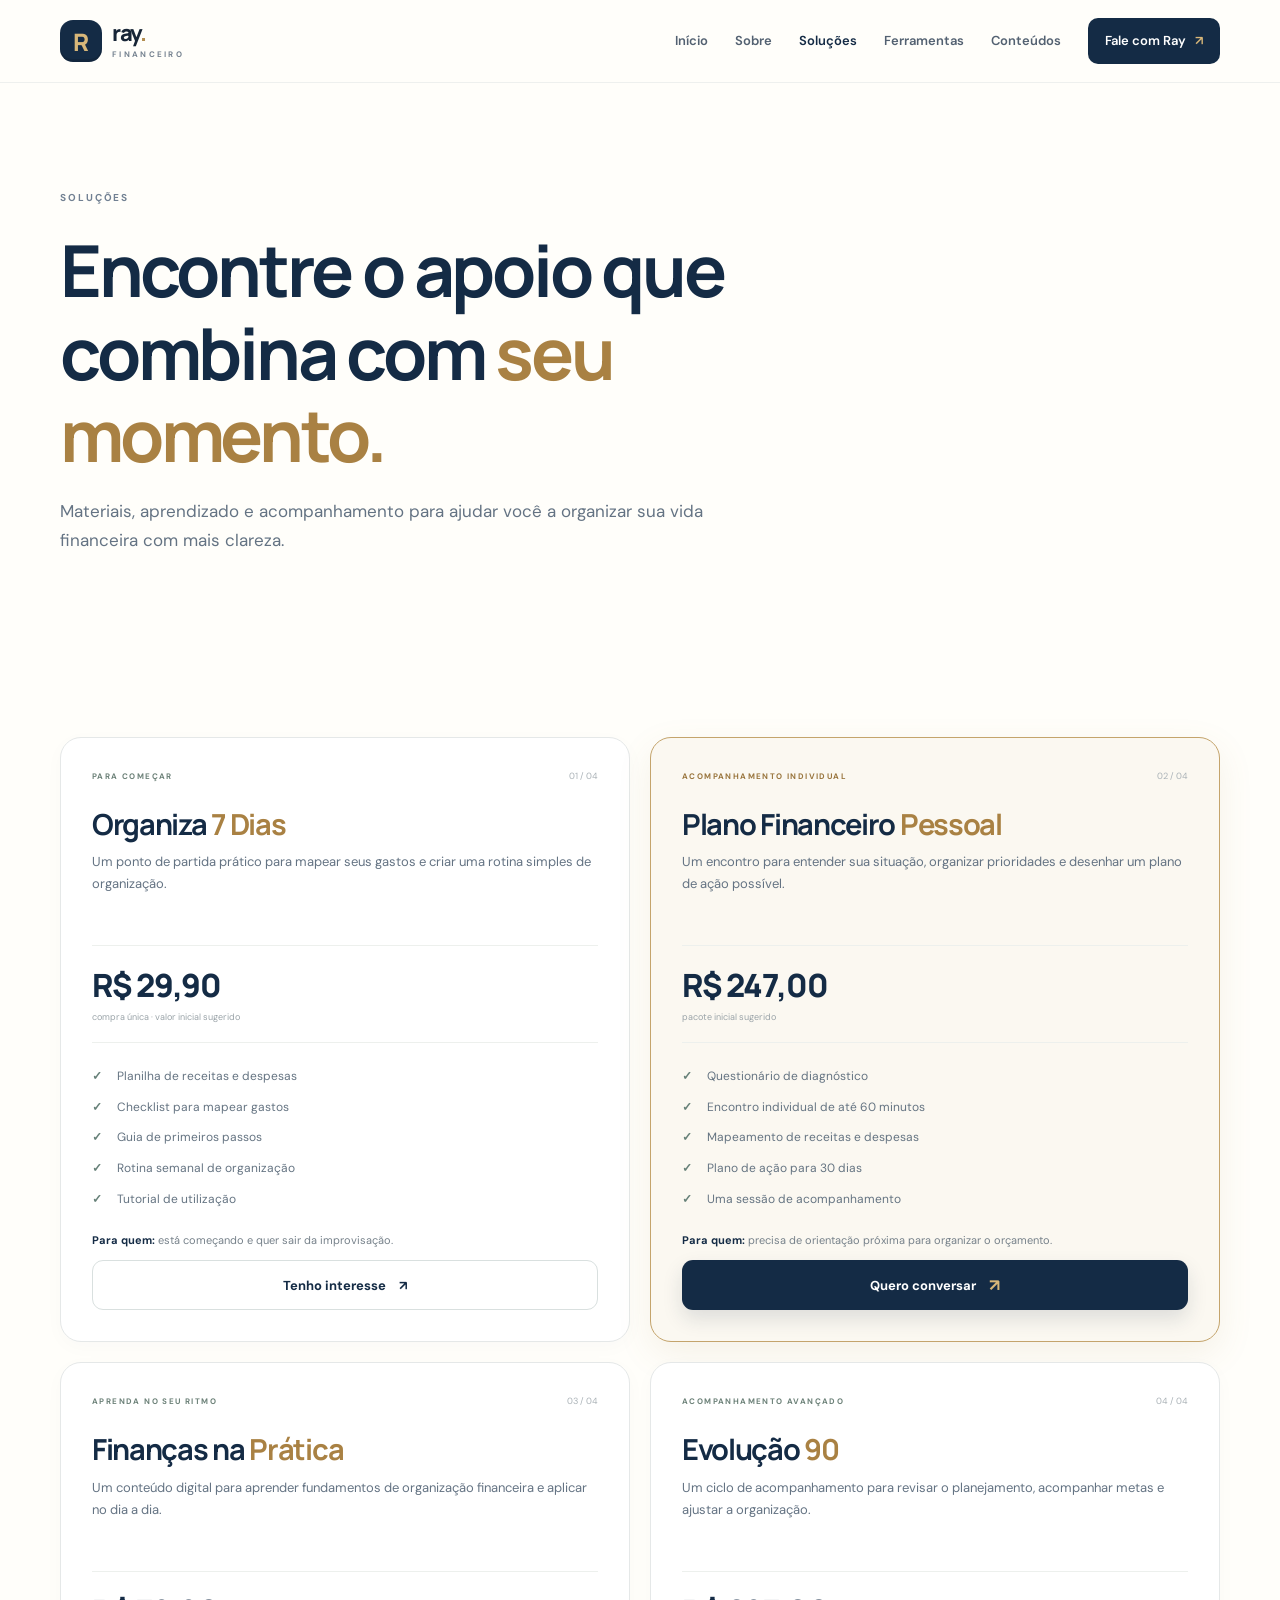
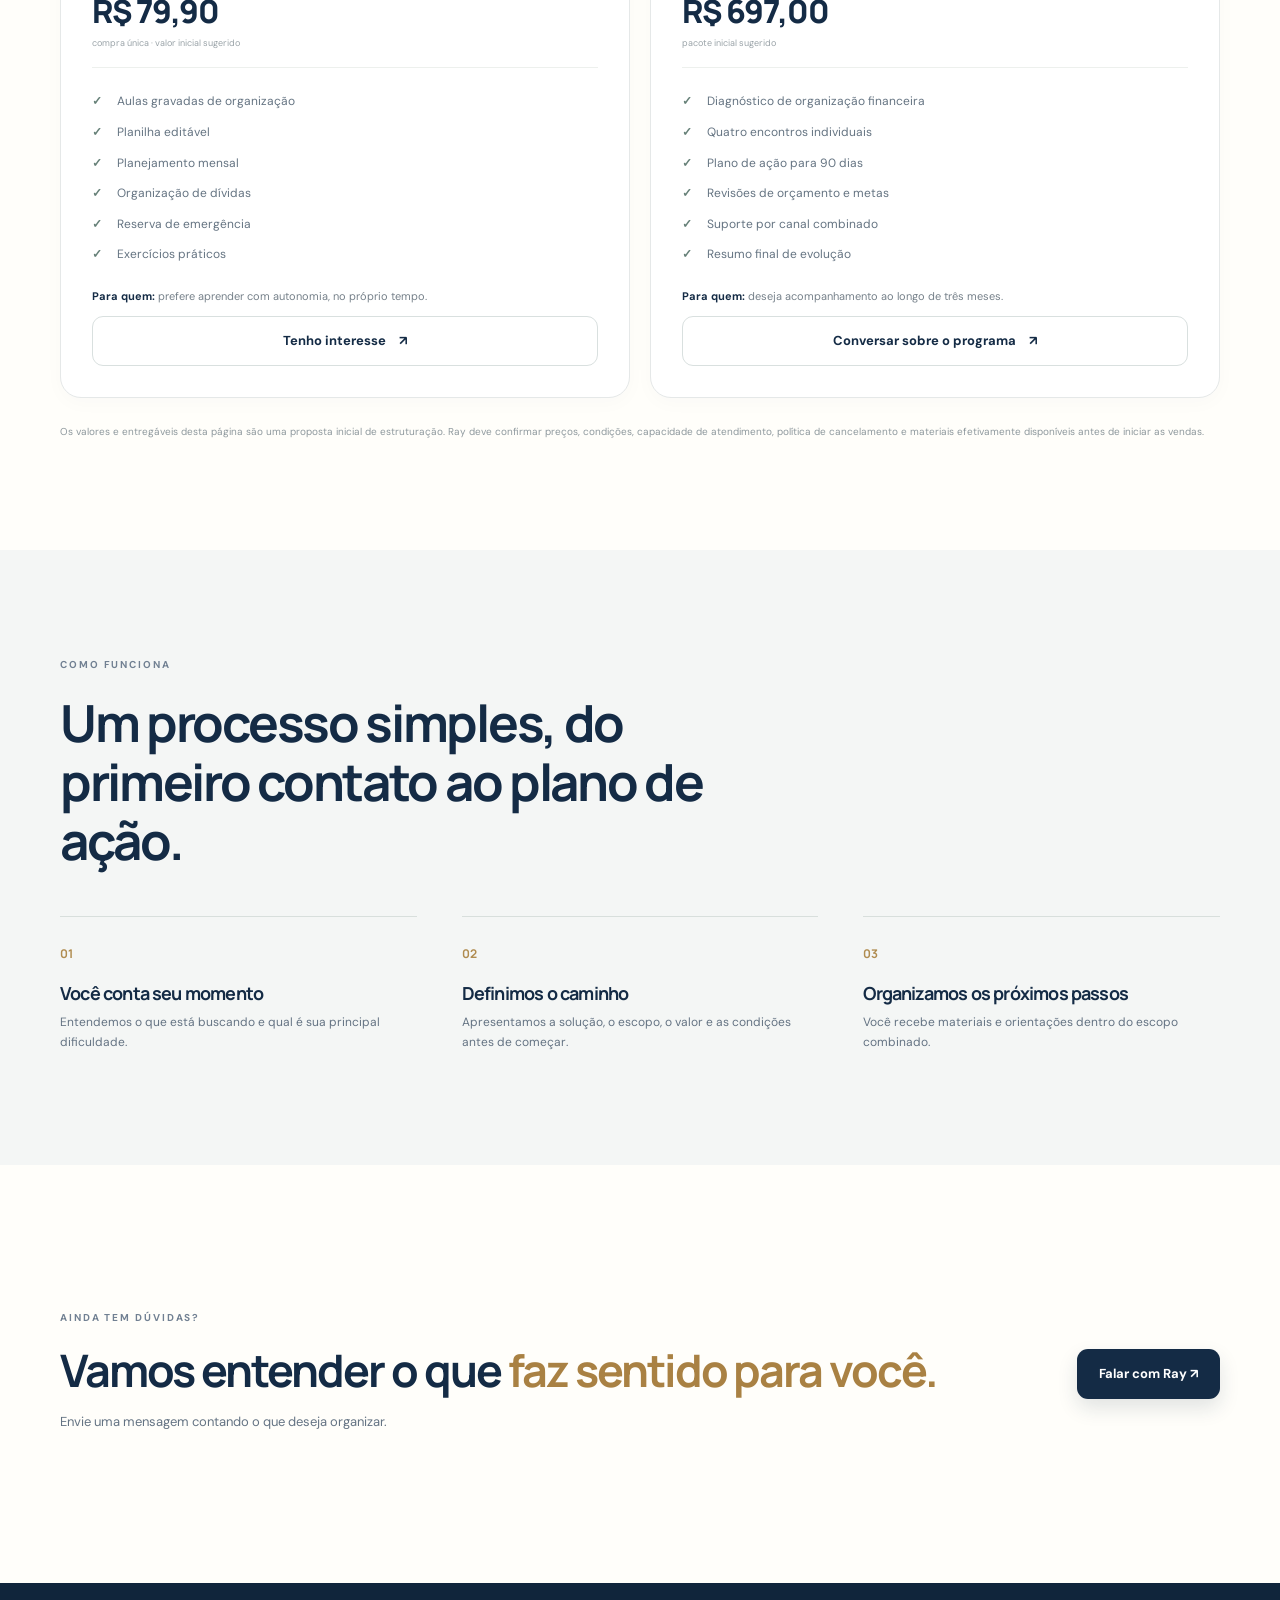
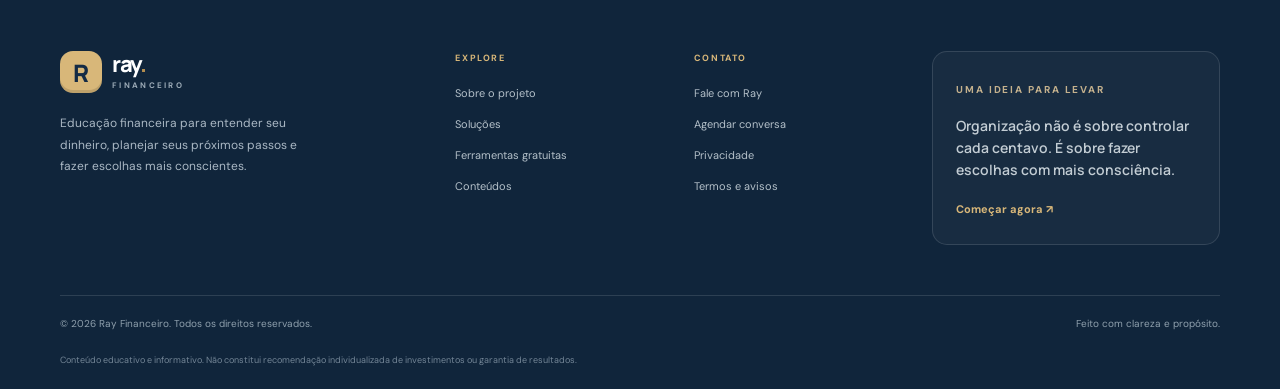
==== solucoes.html @ 615bf88d "Build Ray Financeiro website and launch strategy" ====
<!doctype html>
<html lang="pt-BR"><head><meta charset="utf-8"><meta name="viewport" content="width=device-width, initial-scale=1"><meta name="theme-color" content="#142b45"><meta name="description" content="Conheça os materiais, cursos e acompanhamentos de organização financeira do Ray Financeiro."><title>Soluções — Ray Financeiro</title><link rel="icon" href="assets/img/favicon.svg" type="image/svg+xml"><link rel="preconnect" href="https://fonts.googleapis.com"><link rel="preconnect" href="https://fonts.gstatic.com" crossorigin><link href="https://fonts.googleapis.com/css2?family=DM+Sans:wght@400;500;600;700&family=Manrope:wght@400;500;600;700;800&display=swap" rel="stylesheet"><link rel="stylesheet" href="assets/css/styles.css"><script defer src="assets/js/config.js"></script><script defer src="assets/js/main.js"></script></head>
<body><a class="skip-link" href="#conteudo">Pular para o conteúdo</a><div id="site-header"></div><main id="conteudo">
<section class="page-hero section-shell"><span class="eyebrow">SOLUÇÕES</span><h1>Encontre o apoio que combina com <span>seu momento.</span></h1><p>Materiais, aprendizado e acompanhamento para ajudar você a organizar sua vida financeira com mais clareza.</p></section>
<section class="section section-shell"><div class="offer-grid">
<article class="offer-card" id="organiza"><div class="offer-top"><span class="offer-tag">PARA COMEÇAR</span><span class="offer-index">01 / 04</span></div><h2>Organiza <span>7 Dias</span></h2><p class="offer-description">Um ponto de partida prático para mapear seus gastos e criar uma rotina simples de organização.</p><div class="price"><strong>R$ 29,90</strong><small>compra única · valor inicial sugerido</small></div><ul class="check-list"><li>Planilha de receitas e despesas</li><li>Checklist para mapear gastos</li><li>Guia de primeiros passos</li><li>Rotina semanal de organização</li><li>Tutorial de utilização</li></ul><p class="offer-for"><b>Para quem:</b> está começando e quer sair da improvisação.</p><a class="button button-outline button-full" href="contato.html#formulario" data-product="Organiza 7 Dias">Tenho interesse <span>↗</span></a></article>
<article class="offer-card offer-featured" id="plano"><div class="offer-top"><span class="offer-tag offer-tag-gold">ACOMPANHAMENTO INDIVIDUAL</span><span class="offer-index">02 / 04</span></div><h2>Plano Financeiro <span>Pessoal</span></h2><p class="offer-description">Um encontro para entender sua situação, organizar prioridades e desenhar um plano de ação possível.</p><div class="price"><strong>R$ 247,00</strong><small>pacote inicial sugerido</small></div><ul class="check-list"><li>Questionário de diagnóstico</li><li>Encontro individual de até 60 minutos</li><li>Mapeamento de receitas e despesas</li><li>Plano de ação para 30 dias</li><li>Uma sessão de acompanhamento</li></ul><p class="offer-for"><b>Para quem:</b> precisa de orientação próxima para organizar o orçamento.</p><a class="button button-primary button-full" href="contato.html#formulario" data-product="Plano Financeiro Pessoal">Quero conversar <span>↗</span></a></article>
<article class="offer-card" id="pratica"><div class="offer-top"><span class="offer-tag">APRENDA NO SEU RITMO</span><span class="offer-index">03 / 04</span></div><h2>Finanças na <span>Prática</span></h2><p class="offer-description">Um conteúdo digital para aprender fundamentos de organização financeira e aplicar no dia a dia.</p><div class="price"><strong>R$ 79,90</strong><small>compra única · valor inicial sugerido</small></div><ul class="check-list"><li>Aulas gravadas de organização</li><li>Planilha editável</li><li>Planejamento mensal</li><li>Organização de dívidas</li><li>Reserva de emergência</li><li>Exercícios práticos</li></ul><p class="offer-for"><b>Para quem:</b> prefere aprender com autonomia, no próprio tempo.</p><a class="button button-outline button-full" href="contato.html#formulario" data-product="Finanças na Prática">Tenho interesse <span>↗</span></a></article>
<article class="offer-card" id="evolucao"><div class="offer-top"><span class="offer-tag">ACOMPANHAMENTO AVANÇADO</span><span class="offer-index">04 / 04</span></div><h2>Evolução <span>90</span></h2><p class="offer-description">Um ciclo de acompanhamento para revisar o planejamento, acompanhar metas e ajustar a organização.</p><div class="price"><strong>R$ 697,00</strong><small>pacote inicial sugerido</small></div><ul class="check-list"><li>Diagnóstico de organização financeira</li><li>Quatro encontros individuais</li><li>Plano de ação para 90 dias</li><li>Revisões de orçamento e metas</li><li>Suporte por canal combinado</li><li>Resumo final de evolução</li></ul><p class="offer-for"><b>Para quem:</b> deseja acompanhamento ao longo de três meses.</p><a class="button button-outline button-full" href="contato.html#formulario" data-product="Evolução 90">Conversar sobre o programa <span>↗</span></a></article>
</div><p class="pricing-note">Os valores e entregáveis desta página são uma proposta inicial de estruturação. Ray deve confirmar preços, condições, capacidade de atendimento, política de cancelamento e materiais efetivamente disponíveis antes de iniciar as vendas.</p></section>
<section class="section section-muted"><div class="section-shell"><div class="section-heading"><span class="eyebrow">COMO FUNCIONA</span><h2>Um processo simples, do primeiro contato ao plano de ação.</h2></div><div class="steps-grid"><div><b>01</b><h3>Você conta seu momento</h3><p>Entendemos o que está buscando e qual é sua principal dificuldade.</p></div><div><b>02</b><h3>Definimos o caminho</h3><p>Apresentamos a solução, o escopo, o valor e as condições antes de começar.</p></div><div><b>03</b><h3>Organizamos os próximos passos</h3><p>Você recebe materiais e orientações dentro do escopo combinado.</p></div></div></div></section>
<section class="section section-shell"><div class="closing-banner"><div><span class="eyebrow">AINDA TEM DÚVIDAS?</span><h2>Vamos entender o que <span>faz sentido para você.</span></h2><p>Envie uma mensagem contando o que deseja organizar.</p></div><a class="button button-primary" href="contato.html#formulario">Falar com Ray ↗</a></div></section>
</main><div id="site-footer"></div></body></html>
---- assets/css/styles.css ----
:root{--navy:#142b45;--navy-2:#203d5b;--gold:#d8b779;--cream:#f6f1e8;--green:#668078;--ink:#172536;--muted:#647383;--line:#e5e8e8;--paper:#fffefa;--mist:#f4f6f5;--danger:#a84f49;--shadow:0 20px 55px rgba(20,43,69,.09);--radius:22px}*{box-sizing:border-box}html{scroll-behavior:smooth}body{margin:0;background:var(--paper);color:var(--ink);font-family:"DM Sans",Arial,sans-serif;font-size:16px;line-height:1.65;-webkit-font-smoothing:antialiased}body.menu-open{overflow:hidden}a{color:inherit;text-decoration:none}button,input,select,textarea{font:inherit}button,a{-webkit-tap-highlight-color:transparent}img{max-width:100%}h1,h2,h3,strong,.brand-name{font-family:"Manrope",Arial,sans-serif}h1,h2,h3,p{margin-top:0}h1,h2,h3{letter-spacing:-.045em;line-height:1.15}h1{font-size:clamp(2.65rem,6vw,5.4rem);font-weight:700}h2{font-size:clamp(2rem,4vw,3.4rem);font-weight:700}h3{font-size:1.3rem;font-weight:700}p{color:var(--muted)}.section-shell{width:min(1160px,calc(100% - 48px));margin-inline:auto}.section{padding-block:100px}.section-muted{background:var(--mist)}.skip-link{position:absolute;top:-80px;left:20px;background:#fff;color:var(--navy);padding:12px 18px;z-index:1000;border-radius:8px}.skip-link:focus{top:16px}.site-header{position:sticky;top:0;z-index:50;background:rgba(255,254,250,.92);backdrop-filter:blur(18px);border-bottom:1px solid rgba(20,43,69,.07)}.nav-shell{height:82px;display:flex;align-items:center;justify-content:space-between;gap:28px}.brand{display:inline-flex;align-items:center;gap:10px;flex-shrink:0}.brand-mark{width:42px;height:42px;border-radius:13px;background:var(--navy);color:var(--gold);display:grid;place-items:center;font:800 24px "Manrope",sans-serif;box-shadow:inset 0 -3px 0 rgba(0,0,0,.12)}.brand-name{font-size:22px;font-weight:800;letter-spacing:-1.4px;line-height:.95}.brand-name>span{color:#b38d4f}.brand-name small{display:block;margin-top:5px;font:700 8px "DM Sans",sans-serif;letter-spacing:2.3px;color:#768390}.primary-nav{display:flex;align-items:center;gap:27px}.primary-nav>a{font-size:13px;font-weight:600;color:#536171;transition:color .2s}.primary-nav>a:hover,.primary-nav>a[aria-current=page]{color:var(--navy)}.primary-nav .nav-contact{background:var(--navy);color:white;padding:12px 17px;border-radius:10px}.primary-nav .nav-contact:hover{background:var(--navy-2);color:white}.nav-contact span{color:var(--gold);margin-left:6px}.menu-toggle{display:none;background:none;border:0;padding:10px}.menu-toggle span{display:block;width:23px;height:2px;background:var(--navy);margin:5px}.hero{min-height:650px;padding-block:100px 92px;display:grid;grid-template-columns:1fr .92fr;align-items:center;gap:64px;overflow:hidden}.hero-copy{position:relative;z-index:2}.eyebrow{display:inline-flex;align-items:center;gap:9px;font-size:10px;font-weight:700;letter-spacing:1.9px;color:#718092}.eyebrow-dot{width:7px;height:7px;background:var(--green);border-radius:50%;box-shadow:0 0 0 4px rgba(102,128,120,.12)}.hero h1{max-width:620px;color:var(--navy);margin:24px 0 22px}.hero h1 span,.section-heading h2 span,.split-copy h2 span,.closing-banner h2 span,.page-hero h1 span{color:#a98143}.hero-lead{font-size:18px;line-height:1.7;max-width:530px;color:#687788}.hero-actions{display:flex;align-items:center;gap:14px;flex-wrap:wrap;margin-top:34px}.button{display:inline-flex;align-items:center;justify-content:center;gap:13px;min-height:50px;padding:0 21px;border:1px solid transparent;border-radius:11px;font-size:13px;font-weight:700;transition:transform .2s,background .2s,border-color .2s;cursor:pointer}.button:hover{transform:translateY(-2px)}.button-primary{background:var(--navy);color:white;box-shadow:0 9px 20px rgba(20,43,69,.13)}.button-primary:hover{background:var(--navy-2)}.button-primary span,.button-gold span{color:var(--gold);font-size:17px}.button-quiet{border-color:#dfe4e5;color:var(--navy);background:transparent}.button-quiet:hover{border-color:var(--navy)}.hero-proof{display:flex;align-items:center;gap:10px;margin-top:36px;color:#75818e;font-size:12px}.proof-icon{width:21px;height:21px;border-radius:50%;display:grid;place-items:center;background:#e6eee9;color:#557567;font-size:12px;font-weight:bold}.hero-visual{min-height:445px;position:relative;display:grid;place-items:center}.visual-orbit{position:absolute;border:1px solid rgba(216,183,121,.33);border-radius:50%;transform:rotate(-25deg)}.orbit-one{width:530px;height:310px}.orbit-two{width:440px;height:240px;transform:rotate(32deg)}.finance-card{position:relative;z-index:2;width:min(100%,405px);padding:27px 27px 22px;border-radius:20px;background:#fff;box-shadow:0 28px 80px rgba(20,43,69,.16);border:1px solid #edf0ee;transform:rotate(-2deg)}.finance-card-top,.finance-card-bottom{display:flex;align-items:center;justify-content:space-between}.finance-card-top strong{display:block;color:var(--navy);font-size:15px;margin-top:5px}.micro-label{display:block;color:#98a2ab;font-size:8px;font-weight:700;letter-spacing:1.3px}.card-menu{color:#8e9aa4;letter-spacing:2px}.balance-block{margin-top:28px}.balance-block>strong{display:block;font:700 35px "Manrope",sans-serif;color:var(--navy);letter-spacing:-1.8px;margin:4px 0}.balance-caption{display:flex;align-items:center;gap:7px;color:#9aa4a9;font-size:9px}.balance-caption i{width:6px;height:6px;background:var(--green);border-radius:50%}.mini-chart{height:100px;display:flex;align-items:end;gap:8px;padding:0 3px;margin-top:25px;border-bottom:1px solid #edf0ef;background:repeating-linear-gradient(to bottom,transparent 0,transparent 24px,#f0f2f0 25px)}.mini-chart span{flex:1;border-radius:4px 4px 0 0;background:linear-gradient(180deg,#d8b779,#e8dac0);opacity:.9}.mini-chart span:nth-child(3n){background:linear-gradient(180deg,#668078,#a9b9af)}.chart-labels{display:flex;justify-content:space-between;color:#a3abb0;font-size:7px;letter-spacing:1px;margin-top:7px}.finance-card-bottom{border-top:1px solid #edf0ef;margin-top:20px;padding-top:16px}.finance-card-bottom strong{display:block;font:700 14px "Manrope",sans-serif;color:var(--navy);margin-top:3px}.round-check{width:27px;height:27px;border-radius:50%;display:grid;place-items:center;color:#fff;background:var(--green);font-size:13px}.floating-note{position:absolute;z-index:3;bottom:38px;right:-5px;padding:14px 17px;background:var(--navy);border:1px solid rgba(255,255,255,.09);box-shadow:0 15px 35px rgba(20,43,69,.2);border-radius:13px;display:flex;align-items:center;gap:11px;color:#fff;transform:rotate(2deg)}.floating-note strong{display:block;font:600 11px "Manrope",sans-serif}.floating-note small{display:block;color:#aeb9c3;font-size:9px;margin-top:3px}.note-icon{width:29px;height:29px;display:grid;place-items:center;border-radius:9px;background:rgba(216,183,121,.16);color:var(--gold)}.visual-star{position:absolute;color:#c4a36c}.star-a{top:34px;right:42px;font-size:29px}.star-b{bottom:48px;left:15px;font-size:19px}.trust-strip{background:var(--cream);border-block:1px solid #eee6d8}.trust-inner{min-height:64px;display:flex;justify-content:space-between;align-items:center;gap:18px;color:#8b7b62;font-size:9px;font-weight:700;letter-spacing:1.5px}.trust-inner i{width:4px;height:4px;border-radius:50%;background:#c4a36c}.section-heading{max-width:720px;margin-bottom:46px}.section-heading h2{color:var(--navy);margin:17px 0}.section-heading p{max-width:590px;font-size:15px}.three-grid{display:grid;grid-template-columns:repeat(3,1fr);gap:18px}.feature-card{position:relative;padding:31px 28px 32px;min-height:250px;border:1px solid var(--line);border-radius:var(--radius);background:#fff;transition:transform .25s,box-shadow .25s}.feature-card:hover{transform:translateY(-5px);box-shadow:var(--shadow)}.feature-card-highlight{background:#eef2ee;border-color:#e2e9e3}.feature-number{position:absolute;right:25px;top:25px;color:#c6cdd0;font:700 11px "Manrope",sans-serif;letter-spacing:1px}.feature-icon{width:43px;height:43px;border-radius:13px;display:grid;place-items:center;background:var(--cream);color:#a17d43;font-size:24px;margin-bottom:25px}.feature-card h3{color:var(--navy);margin-bottom:10px}.feature-card p{font-size:13px;line-height:1.7;margin:0}.split-section{display:grid;grid-template-columns:.9fr 1.1fr;align-items:center;gap:90px}.split-copy h2{color:var(--navy);margin:17px 0 20px}.split-copy p{font-size:14px;line-height:1.85}.text-link{display:inline-flex;align-items:center;gap:12px;margin-top:16px;color:var(--navy);font-size:13px;font-weight:700;border-bottom:1px solid var(--gold);padding-bottom:7px}.text-link span{color:#a98143;font-size:18px}.solution-stack{display:grid;gap:10px}.solution-row{display:flex;align-items:center;gap:15px;padding:19px 20px;border:1px solid #e5e9e6;background:#fff;border-radius:14px;transition:transform .2s,border-color .2s}.solution-row:hover{transform:translateX(4px);border-color:#bda16e}.solution-row-active{background:var(--navy);border-color:var(--navy);color:#fff}.solution-symbol{width:38px;height:38px;border-radius:11px;background:#f5f0e5;color:#a98143;display:grid;place-items:center;font-size:18px}.solution-row-active .solution-symbol{background:rgba(216,183,121,.16);color:var(--gold)}.solution-row>span:nth-child(2){flex:1}.solution-row strong{display:block;font:700 13px "Manrope",sans-serif}.solution-row small{display:block;color:#8a969c;font-size:10px;margin-top:3px}.solution-row-active small{color:#bac5ce}.solution-row>b{color:#af8b52}.tool-callout{display:grid;grid-template-columns:1fr .8fr;align-items:center;gap:65px;padding:64px 66px;background:var(--navy);border-radius:28px;overflow:hidden;position:relative}.tool-callout:after{content:"";position:absolute;width:420px;height:420px;border:1px solid rgba(216,183,121,.2);border-radius:50%;right:-115px;top:-180px}.tool-callout-copy{position:relative;z-index:2}.eyebrow-light{color:#c4b18d}.tool-callout h2{color:#fff;margin:18px 0}.tool-callout h2 span{color:var(--gold)}.tool-callout p{color:#c0cbd2;font-size:13px;max-width:460px;line-height:1.8;margin-bottom:27px}.button-gold{background:var(--gold);color:var(--navy)}.button-gold:hover{background:#e5c98f}.button-gold span{color:var(--navy)}.tool-preview{position:relative;z-index:2;padding:25px;background:#203d5b;border:1px solid rgba(255,255,255,.12);border-radius:18px;transform:rotate(2deg);box-shadow:0 20px 50px rgba(0,0,0,.18);color:#fff}.preview-top{display:flex;justify-content:space-between;color:#a7b5c1;font-size:8px;letter-spacing:1.3px;font-weight:700}.preview-dots{letter-spacing:3px}.preview-amount{font:700 27px "Manrope",sans-serif;margin-top:25px}.preview-sub{font-size:10px;color:#aab8c4}.preview-bars{height:105px;display:flex;align-items:end;gap:9px;border-bottom:1px solid rgba(255,255,255,.12);margin-top:28px}.preview-bars i{flex:1;border-radius:4px 4px 0 0;background:linear-gradient(180deg,#d8b779,#8d815e)}.preview-bars i:nth-child(2n){background:linear-gradient(180deg,#8da99b,#668078)}.preview-legend{display:flex;gap:18px;margin-top:15px;color:#bdc8d0;font-size:9px}.preview-legend span{display:flex;align-items:center;gap:6px}.preview-legend i{width:7px;height:7px;border-radius:50%;background:var(--gold)}.preview-legend span+span i{background:#8da99b}.about-home{grid-template-columns:.75fr 1.25fr}.about-monogram{min-height:310px;border-radius:26px;background:var(--navy);display:flex;flex-direction:column;align-items:center;justify-content:center;position:relative;overflow:hidden;box-shadow:var(--shadow)}.about-monogram:before,.about-monogram:after{content:"";position:absolute;border:1px solid rgba(216,183,121,.26);border-radius:50%;width:280px;height:180px;transform:rotate(-35deg)}.about-monogram:after{width:340px;height:225px;transform:rotate(38deg)}.about-monogram span{position:relative;z-index:1;font:800 120px "Manrope",sans-serif;color:var(--gold);letter-spacing:-15px}.about-monogram i{position:relative;z-index:1;color:#c7d0d7;font:700 8px "DM Sans",sans-serif;letter-spacing:3px;font-style:normal}.closing-banner{display:flex;align-items:center;justify-content:space-between;gap:30px;padding:38px 0}.closing-banner h2{font-size:clamp(1.9rem,3.5vw,3rem);color:var(--navy);margin:15px 0}.closing-banner p{font-size:13px;max-width:550px}.disclaimer-band{background:#f7f5f0;border-top:1px solid #eeeae2}.disclaimer-band p{font-size:10px;text-align:center;margin:0;padding:17px 0}.disclaimer-band a{text-decoration:underline;color:var(--navy)}.site-footer{background:#10253b;color:#fff;padding-top:68px}.footer-main{display:grid;grid-template-columns:1.35fr .75fr .75fr 1.1fr;gap:42px;padding-bottom:50px}.brand-footer .brand-mark{background:var(--gold);color:var(--navy)}.brand-footer .brand-name{color:#fff}.brand-footer .brand-name small{color:#9cabb7}.footer-brand-block p{max-width:265px;color:#aab8c4;font-size:12px;line-height:1.8;margin-top:20px}.footer-column{display:flex;flex-direction:column;gap:13px}.footer-column>b{font-size:9px;letter-spacing:1.6px;color:var(--gold);margin-bottom:5px}.footer-column a{font-size:11px;color:#b4c0c9}.footer-column a:hover{color:#fff}.footer-note{padding:23px;border:1px solid rgba(255,255,255,.12);border-radius:15px;background:rgba(255,255,255,.035)}.footer-note p{color:#c3cdd4;font:600 14px/1.6 "Manrope",sans-serif;margin:13px 0}.footer-cta{font-size:11px;color:var(--gold);font-weight:700}.footer-bottom{border-top:1px solid rgba(255,255,255,.12);padding-block:20px;display:flex;justify-content:space-between;gap:20px;color:#8fa0ad;font-size:10px}.footer-disclaimer{padding-bottom:22px;color:#738596;font-size:9px}.page-hero{padding-block:100px 64px;max-width:1160px}.page-hero h1{max-width:880px;font-size:clamp(2.6rem,5.6vw,4.7rem);color:var(--navy);margin:20px 0}.page-hero p{max-width:670px;font-size:17px;line-height:1.75}.about-page-intro{padding-bottom:105px}.about-monogram.large{min-height:390px}.about-monogram.large span{font-size:160px}.credential-panel{padding:35px;border-radius:20px;background:#fff;border:1px solid var(--line);box-shadow:var(--shadow)}.credential-panel h3{font-size:24px;color:var(--navy);margin:15px 0 22px}.credential-panel>small{display:block;margin-top:22px;color:#929ca2;font-size:10px}.check-list{padding:0;margin:0;list-style:none;display:grid;gap:12px}.check-list li{position:relative;padding-left:25px;color:#657482;font-size:12px;line-height:1.55}.check-list li:before{content:"✓";position:absolute;left:0;top:0;color:var(--green);font-weight:700}.offer-grid{display:grid;grid-template-columns:repeat(2,1fr);gap:20px}.offer-card{padding:31px;border:1px solid var(--line);border-radius:21px;background:#fff;display:flex;flex-direction:column;box-shadow:0 5px 20px rgba(20,43,69,.025)}.offer-featured{border:1px solid #c4a46c;background:#fbf8f1;box-shadow:0 12px 35px rgba(160,125,67,.1)}.offer-top{display:flex;justify-content:space-between;gap:12px;align-items:center}.offer-tag{font-size:8px;letter-spacing:1.4px;font-weight:700;color:#6c8178}.offer-tag-gold{color:#99753d}.offer-index{font-size:9px;color:#aab2b7}.offer-card h2{font-size:29px;color:var(--navy);margin:24px 0 10px}.offer-card h2 span{color:#a98143}.offer-description{font-size:13px;line-height:1.7;min-height:66px}.price{margin:15px 0 24px;padding:17px 0;border-block:1px solid #edf0ed}.price strong{display:block;color:var(--navy);font:800 32px "Manrope",sans-serif;letter-spacing:-1.3px}.price small{display:block;color:#9aa3a8;font-size:9px;margin-top:3px}.offer-for{font-size:11px;margin-top:23px;color:#76818a}.offer-for b{color:var(--navy)}.button-outline{border-color:#d9e0df;color:var(--navy);background:transparent}.button-outline:hover{border-color:var(--navy)}.button-full{width:100%;margin-top:20px}.offer-card .button{margin-top:auto}.pricing-note{font-size:10px;color:#8e989d;line-height:1.7;margin-top:25px}.steps-grid{display:grid;grid-template-columns:repeat(3,1fr);gap:45px}.steps-grid>div{border-top:1px solid #d8dfdc;padding-top:23px}.steps-grid b{font:700 12px "Manrope",sans-serif;color:#b08c50}.steps-grid h3{font-size:18px;color:var(--navy);margin:17px 0 9px}.steps-grid p{font-size:12px}.privacy-inline{display:inline-flex;align-items:center;gap:8px;padding:10px 13px;border:1px solid #e7eae5;background:#fafaf6;border-radius:9px;color:#77837e;font-size:10px;line-height:1.6}.page-hero .privacy-inline{margin-top:12px}.tools-layout{display:grid;grid-template-columns:repeat(2,1fr);gap:20px;padding-top:35px}.calculator-card{padding:29px;border:1px solid var(--line);border-radius:20px;background:#fff;box-shadow:0 10px 34px rgba(20,43,69,.045)}.calculator-heading{display:flex;gap:15px;align-items:flex-start;margin-bottom:25px}.calc-icon{width:44px;height:44px;flex-shrink:0;border-radius:13px;background:var(--cream);display:grid;place-items:center;color:#a98143;font-size:22px}.calculator-heading h2{font-size:24px;color:var(--navy);margin:7px 0}.calculator-heading p{font-size:11px;margin:0}.calculator-form{display:grid;gap:14px}.calculator-form label,.contact-form label{display:grid;gap:7px;color:#526271;font-size:11px;font-weight:700}.calculator-form label>span{font-size:9px;color:#9da7ab;font-weight:500}.calculator-form input,.calculator-form select,.contact-form input,.contact-form select,.contact-form textarea{width:100%;padding:13px 14px;border-radius:9px;border:1px solid #e0e6e4;background:#fcfcfa;color:var(--ink);outline:none;font-size:12px;font-weight:500;transition:border-color .2s,box-shadow .2s}.calculator-form input:focus,.calculator-form select:focus,.contact-form input:focus,.contact-form select:focus,.contact-form textarea:focus{border-color:#9aaf9f;box-shadow:0 0 0 3px rgba(102,128,120,.12)}.form-two{display:grid;grid-template-columns:1fr 1fr;gap:12px}.calculator-form .button{margin-top:5px}.result-panel{margin-top:22px;border-radius:13px;background:#f5f7f4;padding:19px;min-height:125px}.result-panel h3{font:800 25px "Manrope",sans-serif;color:var(--navy);margin:8px 0}.result-panel p{font-size:11px;margin:0 0 12px}.result-panel small{display:block;color:#8c979a;font-size:9px;line-height:1.6;margin-top:12px}.result-panel .positive{color:#4d7868}.result-panel .negative{color:var(--danger)}.result-lines{display:grid;gap:8px;margin-top:14px}.result-lines>div{display:flex;justify-content:space-between;gap:15px;font-size:10px;color:#859098}.result-lines b{font:700 11px "Manrope",sans-serif;color:var(--navy)}.result-lines b.positive{color:#4d7868}.result-lines b.negative{color:var(--danger)}.meter{height:7px;border-radius:20px;background:#e4eae5;overflow:hidden;margin-top:13px}.meter i{display:block;height:100%;border-radius:20px;background:var(--green);transition:width .3s}.calculator-wide{grid-column:1/-1}.compound-fields{grid-template-columns:repeat(4,1fr);align-items:end}.compound-submit{grid-column:1/-1}.result-wide{max-width:none}.note-section{display:grid;grid-template-columns:.7fr 1.3fr;align-items:center;gap:50px}.note-section h2{font-size:30px;color:var(--navy);margin:13px 0}.note-section p{font-size:12px;line-height:1.8}.note-section .button{grid-column:2;justify-self:start}.article-grid{display:grid;grid-template-columns:repeat(2,1fr);gap:22px}.article-card{border:1px solid var(--line);border-radius:20px;overflow:hidden;background:#fff}.article-featured{grid-column:1/-1;display:grid;grid-template-columns:1fr 1fr}.article-art{height:220px;position:relative;overflow:hidden;background:var(--navy);color:var(--gold);padding:23px}.article-featured .article-art{height:100%;min-height:300px}.article-art>span{font:700 11px "Manrope",sans-serif;letter-spacing:2px}.article-art>b{position:absolute;bottom:22px;left:23px;font-size:8px;letter-spacing:2px;color:#d6c39e}.art-budget{background:#172f49}.art-lines{position:absolute;left:22%;right:12%;top:25%;bottom:25%;display:flex;align-items:end;gap:11px;border-bottom:1px solid rgba(255,255,255,.15)}.art-lines i{flex:1;background:linear-gradient(180deg,#d8b779,#7d826a);border-radius:5px 5px 0 0}.art-lines i:nth-child(1){height:35%}.art-lines i:nth-child(2){height:58%}.art-lines i:nth-child(3){height:72%}.art-lines i:nth-child(4){height:100%}.art-debt{background:#e9eee8;color:var(--navy)}.art-debt>b{color:#75857b}.art-circle{position:absolute;width:145px;height:145px;border:1px solid #a3b2a5;border-radius:50%;display:grid;place-items:center;left:50%;top:50%;transform:translate(-50%,-50%);font:800 45px "Manrope",sans-serif;color:#6d8477}.art-reserve{background:#e9e0ce;color:#876c3e}.art-sun{position:absolute;left:50%;top:45%;transform:translate(-50%,-50%);font-size:100px;opacity:.55}.article-body{padding:28px}.article-category{font-size:8px;letter-spacing:1.3px;font-weight:700;color:#8c9a93}.article-body h2{font-size:23px;color:var(--navy);margin:12px 0}.article-body>p{font-size:12px;line-height:1.7}.article-expand summary{cursor:pointer;color:#9a7843;font-size:11px;font-weight:700;list-style:none;display:inline-flex;gap:8px;align-items:center}.article-expand summary:after{content:"+";font-size:17px}.article-expand[open] summary:after{content:"−"}.article-text{padding-top:12px}.article-text p{font-size:11px;line-height:1.8}.contact-layout{display:grid;grid-template-columns:.8fr 1.2fr;gap:65px;padding-top:25px}.contact-aside h2{font-size:34px;color:var(--navy);margin:16px 0}.contact-aside>p{font-size:13px;line-height:1.8}.contact-detail{display:flex;align-items:center;gap:13px;padding:18px 0;border-bottom:1px solid var(--line)}.contact-detail>span{width:36px;height:36px;border-radius:10px;background:var(--cream);color:#9c7c46;display:grid;place-items:center}.contact-detail b{display:block;font:700 12px "Manrope",sans-serif;color:var(--navy)}.contact-detail small{display:block;color:#89949c;font-size:9px;margin-top:3px}.contact-aside .privacy-inline{margin-top:25px}.contact-form{padding:34px;background:#fff;border:1px solid var(--line);border-radius:21px;box-shadow:var(--shadow);display:grid;gap:17px}.form-heading h2{color:var(--navy);font-size:27px;margin:8px 0}.form-heading p{font-size:11px;margin:0}.contact-form textarea{resize:vertical;min-height:105px}.consent-check{display:flex!important;grid-template-columns:auto 1fr!important;align-items:start;gap:10px!important;font-weight:400!important;line-height:1.5}.consent-check input{width:15px;height:15px;margin-top:2px;accent-color:var(--navy)}.consent-check span{font-size:10px;color:#77838b}.consent-check a{text-decoration:underline;color:var(--navy)}.form-status{font-size:11px;color:#557567;margin:0}.form-legal{color:#9da6a9;font-size:9px}.legal-content{max-width:850px;padding-top:20px}.legal-content h2{font-size:21px;color:var(--navy);margin:35px 0 12px}.legal-content p{font-size:13px;line-height:1.9}.legal-warning{padding:16px 18px;border-left:3px solid var(--gold);background:#f8f4eb;border-radius:0 10px 10px 0;font-size:11px!important}.legal-content p:last-child{padding-bottom:55px}@media(max-width:980px){.primary-nav{gap:16px}.hero{gap:30px}.hero-visual{transform:scale(.9)}.footer-main{grid-template-columns:1.2fr 1fr 1fr}.footer-note{grid-column:1/-1}.tool-callout{padding:48px;gap:35px}.split-section{gap:55px}}@media(max-width:760px){.section-shell{width:min(100% - 36px,560px)}.section{padding-block:70px}.nav-shell{height:72px}.menu-toggle{display:block;z-index:2}.primary-nav{position:fixed;inset:72px 0 auto 0;display:flex;flex-direction:column;align-items:stretch;gap:0;padding:12px 22px 25px;background:var(--paper);border-bottom:1px solid var(--line);box-shadow:0 18px 30px rgba(20,43,69,.09);transform:translateY(-140%);visibility:hidden;transition:transform .25s,visibility .25s}.primary-nav.is-open{transform:translateY(0);visibility:visible}.primary-nav>a{padding:14px 5px;border-bottom:1px solid #edf0ef;font-size:14px}.primary-nav .nav-contact{margin-top:12px;text-align:center;border:0;padding:15px}.hero{padding-block:72px 55px;grid-template-columns:1fr;gap:15px;min-height:auto}.hero h1{font-size:clamp(2.8rem,13vw,4.3rem)}.hero-lead{font-size:16px}.hero-visual{min-height:390px;transform:none;margin-top:5px}.finance-card{width:min(100% - 25px,405px)}.floating-note{right:0;bottom:10px}.trust-inner{justify-content:center;flex-wrap:wrap;padding-block:18px;gap:10px 15px}.trust-inner span{font-size:8px}.trust-inner i:nth-of-type(3){display:none}.three-grid{grid-template-columns:1fr}.feature-card{min-height:auto}.split-section,.about-home{grid-template-columns:1fr;gap:35px}.about-monogram{min-height:260px}.tool-callout{grid-template-columns:1fr;padding:35px 26px;gap:35px}.tool-preview{max-width:390px;width:100%;margin:auto}.closing-banner{align-items:flex-start;flex-direction:column;padding-block:15px}.footer-main{grid-template-columns:1fr 1fr;gap:35px 24px}.footer-brand-block{grid-column:1/-1}.footer-note{grid-column:1/-1}.footer-bottom{flex-direction:column;gap:7px}.page-hero{padding-block:72px 35px}.page-hero h1{font-size:clamp(2.6rem,11vw,4rem)}.about-page-intro{padding-bottom:70px}.about-monogram.large{min-height:310px}.offer-grid{grid-template-columns:1fr}.offer-card{padding:26px}.offer-description{min-height:0}.steps-grid{grid-template-columns:1fr;gap:25px}.tools-layout{grid-template-columns:1fr;padding-top:20px}.calculator-card{padding:23px}.calculator-wide{grid-column:auto}.compound-fields{grid-template-columns:1fr 1fr}.compound-submit{grid-column:1/-1}.note-section{grid-template-columns:1fr;gap:12px}.note-section .button{grid-column:1}.article-grid{grid-template-columns:1fr}.article-featured{grid-column:auto;display:block}.article-featured .article-art{min-height:220px}.contact-layout{grid-template-columns:1fr;gap:35px}.contact-form{padding:25px}.legal-content h2{font-size:19px}}@media(max-width:420px){.section-shell{width:calc(100% - 30px)}.hero-actions{align-items:stretch;flex-direction:column}.hero-actions .button{width:100%}.hero-visual{min-height:350px}.finance-card{padding:21px}.floating-note{right:-2px;bottom:0}.form-two,.compound-fields{grid-template-columns:1fr}.compound-submit{grid-column:1}.footer-main{gap:28px 15px}.footer-column a{font-size:10px}.calculator-heading{gap:10px}.calculator-heading h2{font-size:21px}}@media(prefers-reduced-motion:reduce){html{scroll-behavior:auto}*,*:before,*:after{transition:none!important;animation:none!important}}
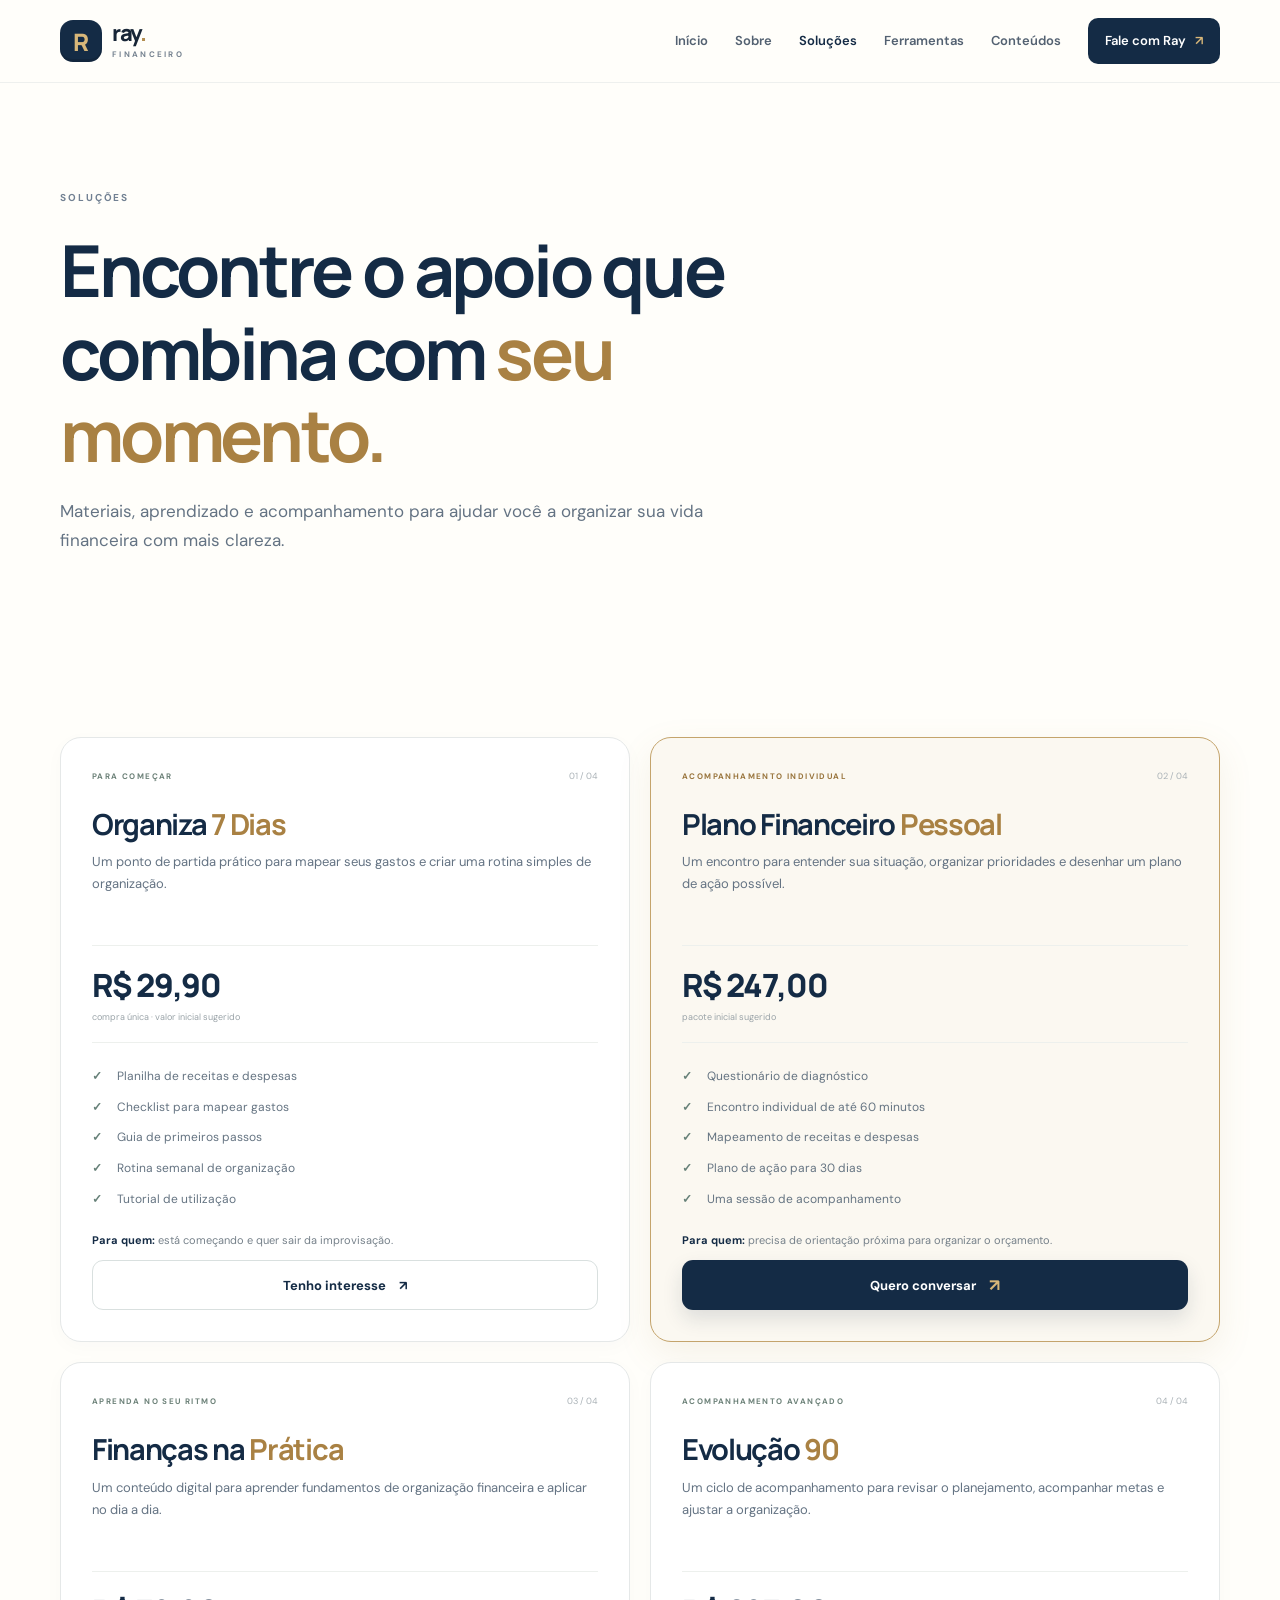
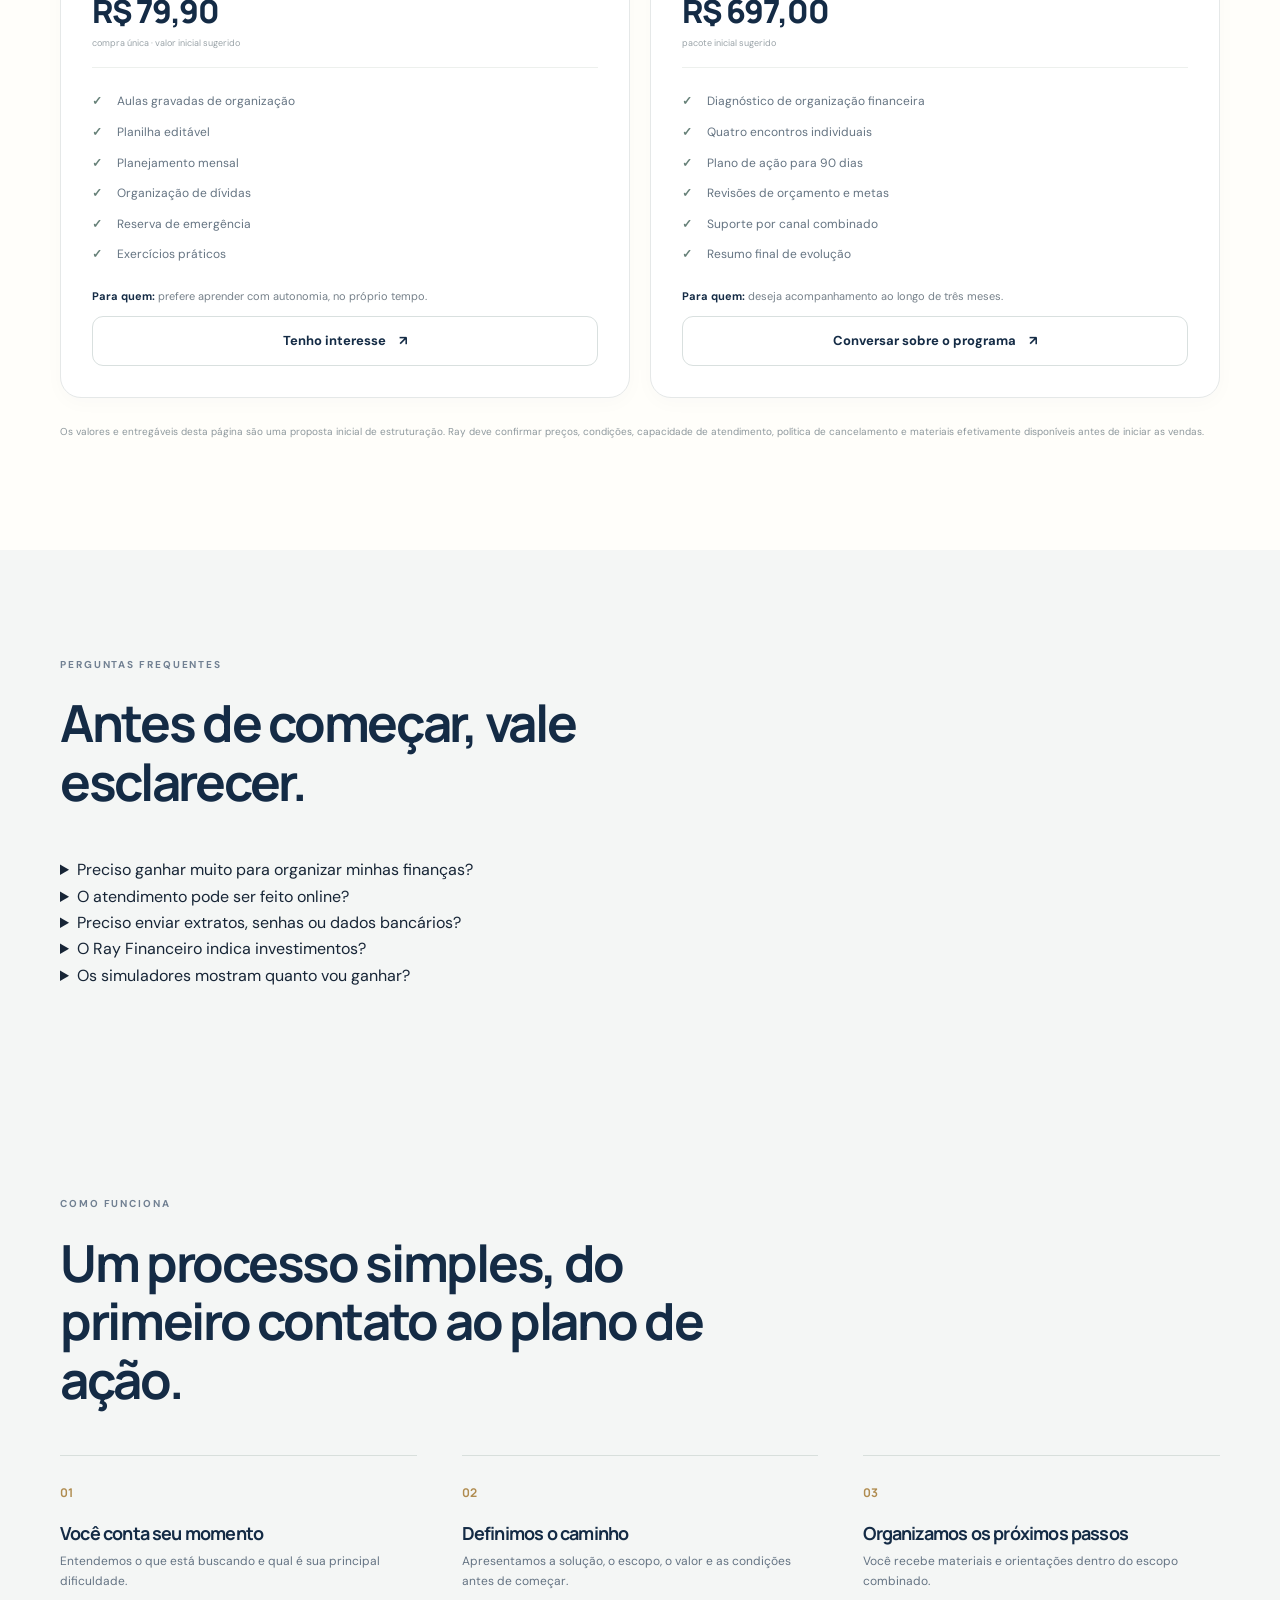
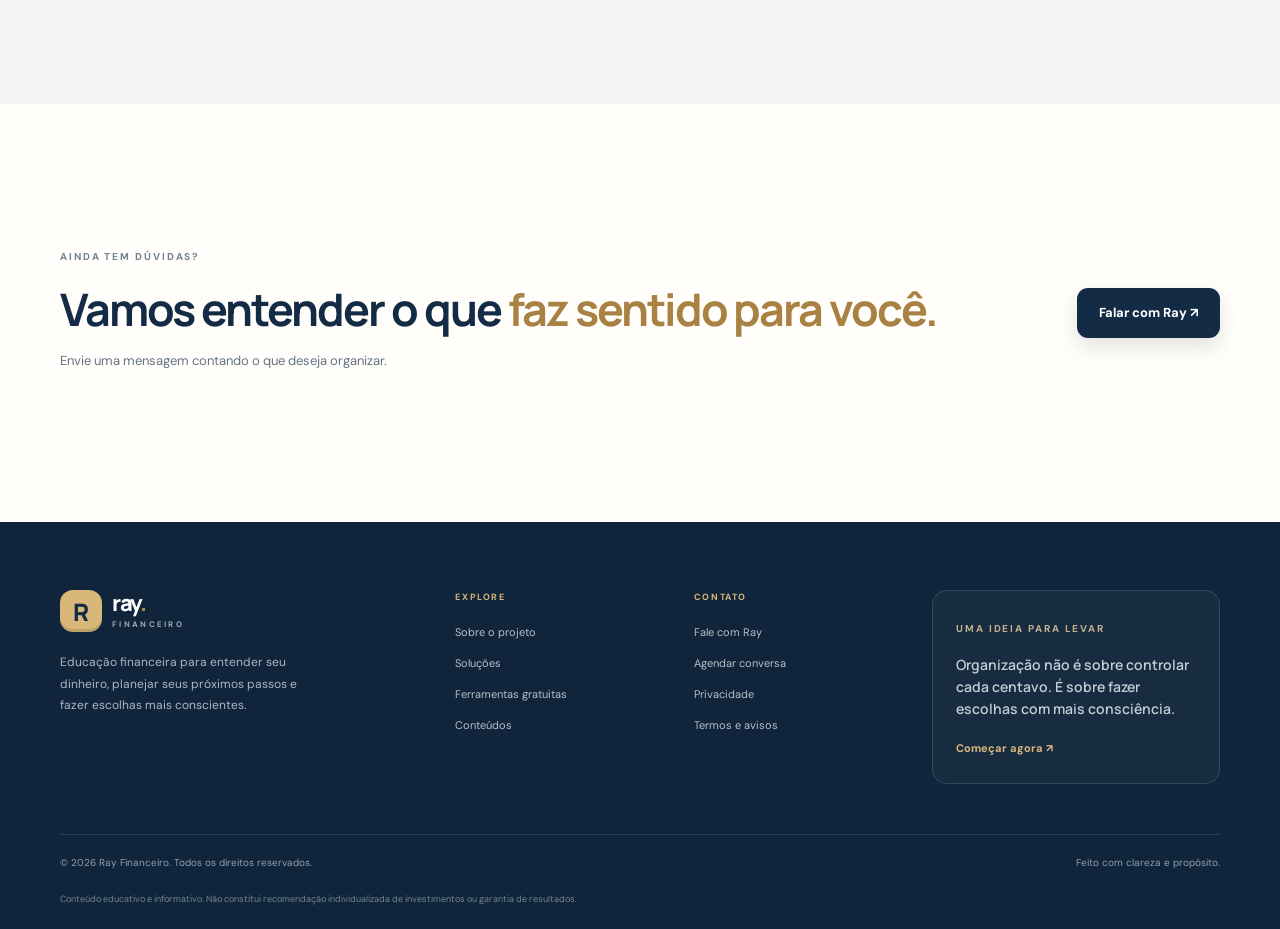
==== commit f46f5b96: "Add service FAQs and clarify scope" ====
--- a/solucoes.html
+++ b/solucoes.html
@@ -8,6 +8,13 @@
 <article class="offer-card" id="pratica"><div class="offer-top"><span class="offer-tag">APRENDA NO SEU RITMO</span><span class="offer-index">03 / 04</span></div><h2>Finanças na <span>Prática</span></h2><p class="offer-description">Um conteúdo digital para aprender fundamentos de organização financeira e aplicar no dia a dia.</p><div class="price"><strong>R$ 79,90</strong><small>compra única · valor inicial sugerido</small></div><ul class="check-list"><li>Aulas gravadas de organização</li><li>Planilha editável</li><li>Planejamento mensal</li><li>Organização de dívidas</li><li>Reserva de emergência</li><li>Exercícios práticos</li></ul><p class="offer-for"><b>Para quem:</b> prefere aprender com autonomia, no próprio tempo.</p><a class="button button-outline button-full" href="contato.html#formulario" data-product="Finanças na Prática">Tenho interesse <span>↗</span></a></article>
 <article class="offer-card" id="evolucao"><div class="offer-top"><span class="offer-tag">ACOMPANHAMENTO AVANÇADO</span><span class="offer-index">04 / 04</span></div><h2>Evolução <span>90</span></h2><p class="offer-description">Um ciclo de acompanhamento para revisar o planejamento, acompanhar metas e ajustar a organização.</p><div class="price"><strong>R$ 697,00</strong><small>pacote inicial sugerido</small></div><ul class="check-list"><li>Diagnóstico de organização financeira</li><li>Quatro encontros individuais</li><li>Plano de ação para 90 dias</li><li>Revisões de orçamento e metas</li><li>Suporte por canal combinado</li><li>Resumo final de evolução</li></ul><p class="offer-for"><b>Para quem:</b> deseja acompanhamento ao longo de três meses.</p><a class="button button-outline button-full" href="contato.html#formulario" data-product="Evolução 90">Conversar sobre o programa <span>↗</span></a></article>
 </div><p class="pricing-note">Os valores e entregáveis desta página são uma proposta inicial de estruturação. Ray deve confirmar preços, condições, capacidade de atendimento, política de cancelamento e materiais efetivamente disponíveis antes de iniciar as vendas.</p></section>
+<section class="section section-muted"><div class="section-shell"><div class="section-heading"><span class="eyebrow">PERGUNTAS FREQUENTES</span><h2>Antes de começar, vale esclarecer.</h2></div><div class="faq-list">
+<details class="faq-item"><summary>Preciso ganhar muito para organizar minhas finanças?</summary><p>Não. A organização começa entendendo a renda e os compromissos que você já tem. O planejamento deve respeitar sua realidade, sem impor metas impossíveis.</p></details>
+<details class="faq-item"><summary>O atendimento pode ser feito online?</summary><p>A proposta inicial do projeto é oferecer atendimento remoto. Formato, horários e disponibilidade devem ser confirmados no momento do contato.</p></details>
+<details class="faq-item"><summary>Preciso enviar extratos, senhas ou dados bancários?</summary><p>Não envie senhas, códigos de autenticação ou dados completos de cartão. As informações necessárias devem se limitar ao escopo do serviço e podem ser apresentadas de forma resumida.</p></details>
+<details class="faq-item"><summary>O Ray Financeiro indica investimentos?</summary><p>O foco desta estrutura é educação e organização financeira pessoal. Não são oferecidas recomendações individualizadas de investimentos nem atividades reguladas sem as autorizações exigidas.</p></details>
+<details class="faq-item"><summary>Os simuladores mostram quanto vou ganhar?</summary><p>Não. Eles apresentam estimativas matemáticas com base nos dados informados. Não representam rentabilidade oferecida, previsão ou garantia de resultado.</p></details>
+</div></div></section>
 <section class="section section-muted"><div class="section-shell"><div class="section-heading"><span class="eyebrow">COMO FUNCIONA</span><h2>Um processo simples, do primeiro contato ao plano de ação.</h2></div><div class="steps-grid"><div><b>01</b><h3>Você conta seu momento</h3><p>Entendemos o que está buscando e qual é sua principal dificuldade.</p></div><div><b>02</b><h3>Definimos o caminho</h3><p>Apresentamos a solução, o escopo, o valor e as condições antes de começar.</p></div><div><b>03</b><h3>Organizamos os próximos passos</h3><p>Você recebe materiais e orientações dentro do escopo combinado.</p></div></div></div></section>
 <section class="section section-shell"><div class="closing-banner"><div><span class="eyebrow">AINDA TEM DÚVIDAS?</span><h2>Vamos entender o que <span>faz sentido para você.</span></h2><p>Envie uma mensagem contando o que deseja organizar.</p></div><a class="button button-primary" href="contato.html#formulario">Falar com Ray ↗</a></div></section>
 </main><div id="site-footer"></div></body></html>
